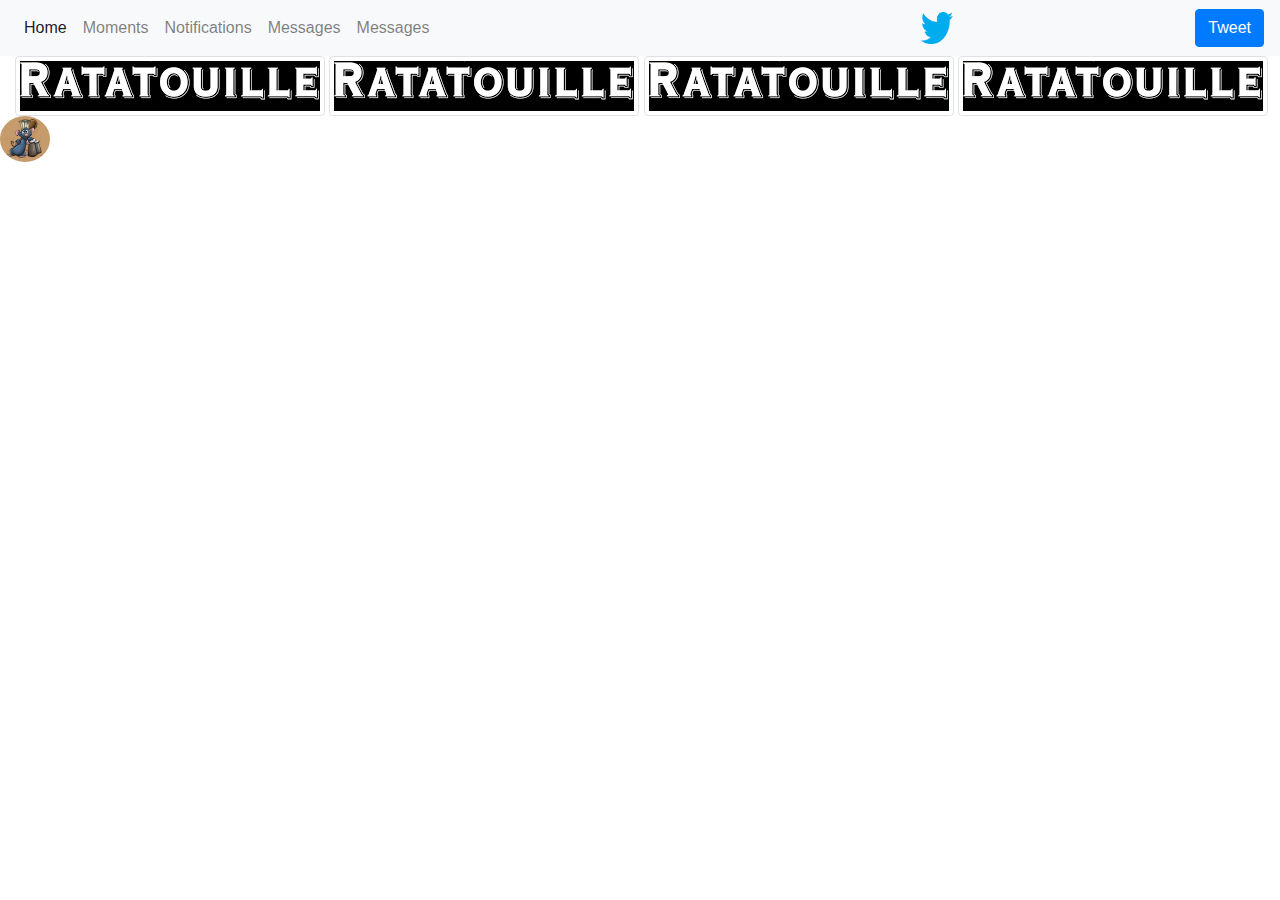
==== lab/index.html @ 9f112c61 "a" ====
<!DOCTYPE html>
<html>
  <head>
    
    <link rel="stylesheet"href="/index.css"/>
    <link rel="stylesheet" href="https://cdn.jsdelivr.net/npm/bootstrap@4.4.1/dist/css/bootstrap.min.css" integrity="sha384-Vkoo8x4CGsO3+Hhxv8T/Q5PaXtkKtu6ug5TOeNV6gBiFeWPGFN9MuhOf23Q9Ifjh" crossorigin="anonymous">
    <title>Lab1 - Twitter Static Page</title>
  </head>
  <body>
    <!-- TODO: Create HTML elements for Twitter mockup inside body -->
    <nav class="navbar navbar-expand-lg navbar-light bg-light">
      <div class="collapse navbar-collapse" id="navbarTogglerDemo02">
        <ul class="navbar-nav mr-auto mt-2 mt-lg-0">
          <li class="nav-item active">
            <a class="nav-link" href="#"
              >Home <span class="sr-only">(current)</span></a
            >
          </li>
          <li class="nav-item"><a class="nav-link" href="#">Moments</a></li>
          <li class="nav-item"><a class="nav-link" href="#">Notifications</a></li>
          <li class="nav-item"><a class="nav-link" href="#">Messages</a></li>
          <li class="nav-item"><a class="nav-link" href="#">Messages</a></li>
          
        </ul>
        
        <div class= "mx-auto text-center">
          <img src="./images/twitter-logo.png" alt="twitter-logo" width="32" height="32">
        </div>
          <button type="button" class="btn btn-primary">
            
            Tweet
          </button>
        
      </div>
    </nav>
    <info>
      
      <picture class="container">
        
        <img src="images/ratatouille-banner.png" class="img-fluid img-thumbnail" alt="...">
        <img src="images/ratatouille-banner.png" class="img-fluid img-thumbnail" alt="...">
        <img src="images/ratatouille-banner.png" class="img-fluid img-thumbnail" alt="...">
        <img src="images/ratatouille-banner.png" class="img-fluid img-thumbnail" alt="...">
      </picture>



    </info>
    <tweets>
      <picture>
        
        <img src="images/ratatouille.jpg" class="rounded-circle" style="width: 50px;" alt="...">
      </picture>

      

    </tweets>
  </body>
</html>
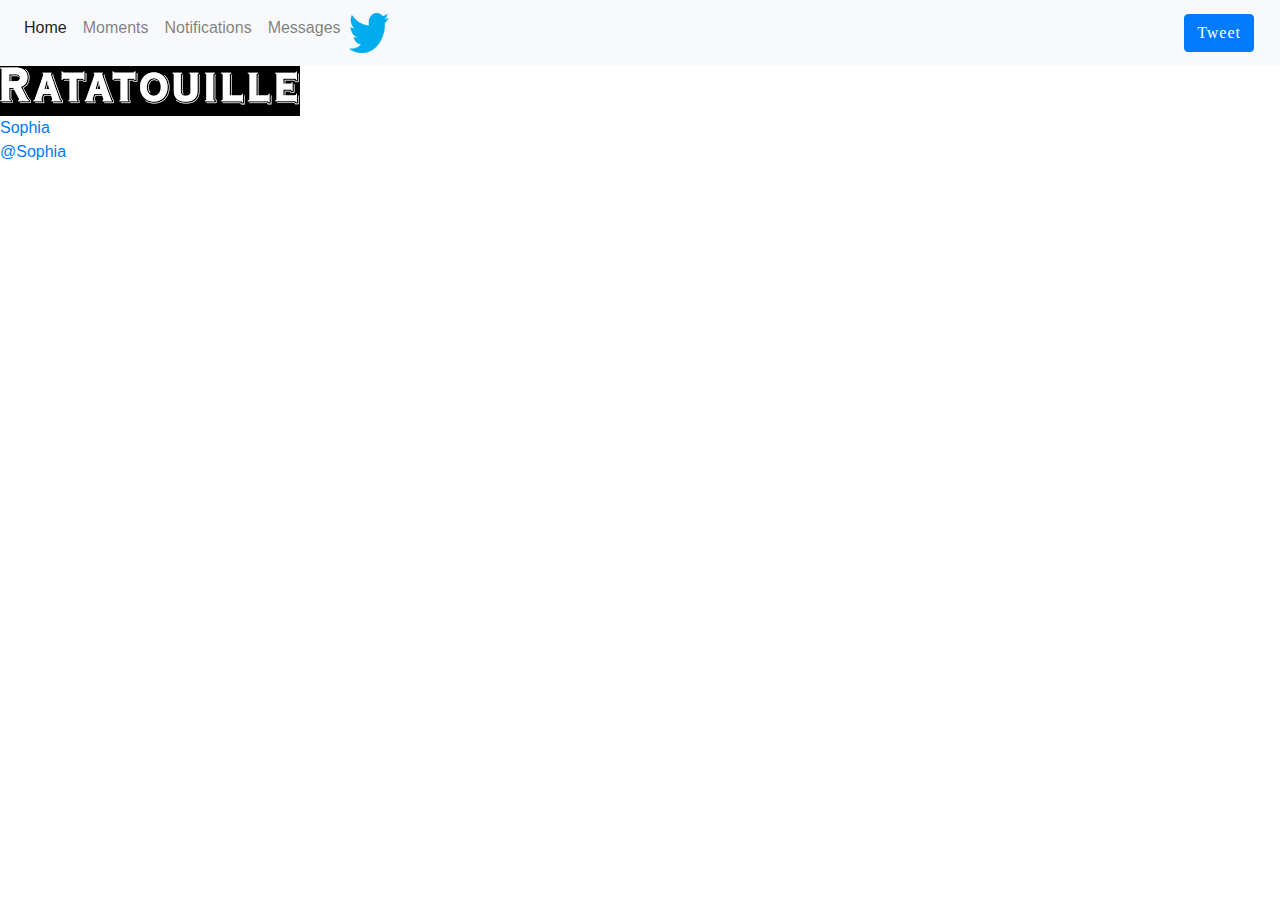
==== commit 5f538534: "Update index.html" ====
--- a/lab/index.html
+++ b/lab/index.html
@@ -1,59 +1,68 @@
 <!DOCTYPE html>
-<html>
-  <head>
-    
-    <link rel="stylesheet"href="/index.css"/>
-    <link rel="stylesheet" href="https://cdn.jsdelivr.net/npm/bootstrap@4.4.1/dist/css/bootstrap.min.css" integrity="sha384-Vkoo8x4CGsO3+Hhxv8T/Q5PaXtkKtu6ug5TOeNV6gBiFeWPGFN9MuhOf23Q9Ifjh" crossorigin="anonymous">
-    <title>Lab1 - Twitter Static Page</title>
-  </head>
-  <body>
-    <!-- TODO: Create HTML elements for Twitter mockup inside body -->
-    <nav class="navbar navbar-expand-lg navbar-light bg-light">
-      <div class="collapse navbar-collapse" id="navbarTogglerDemo02">
-        <ul class="navbar-nav mr-auto mt-2 mt-lg-0">
-          <li class="nav-item active">
-            <a class="nav-link" href="#"
-              >Home <span class="sr-only">(current)</span></a
-            >
-          </li>
-          <li class="nav-item"><a class="nav-link" href="#">Moments</a></li>
-          <li class="nav-item"><a class="nav-link" href="#">Notifications</a></li>
-          <li class="nav-item"><a class="nav-link" href="#">Messages</a></li>
-          <li class="nav-item"><a class="nav-link" href="#">Messages</a></li>
-          
-        </ul>
-        
-        <div class= "mx-auto text-center">
+<html lang="en">
+
+<head>
+
+  <link rel="stylesheet" href="index.css">
+  <link rel="stylesheet" href="https://cdn.jsdelivr.net/npm/bootstrap@4.4.1/dist/css/bootstrap.min.css"
+    integrity="sha384-Vkoo8x4CGsO3+Hhxv8T/Q5PaXtkKtu6ug5TOeNV6gBiFeWPGFN9MuhOf23Q9Ifjh" crossorigin="anonymous">
+  <style type="text/css">
+    .navbar-brand {
+      display: flex;
+      width: 100%;
+      justify-content: center;
+    }
+  </style>
+  <title>Lab1 - Twitter Static Page</title>
+</head>
+
+<body>
+  <!-- TODO: Create HTML elements for Twitter mockup inside body -->
+  <nav class="navbar navbar-expand-lg navbar-light bg-light">
+    <div class="collapse navbar-collapse" id="navbarTogglerDemo02">
+      <ul class="navbar-nav mr-auto mt-2 mt-lg-0">
+        <li class="nav-item active">
+          <a class="nav-link" href="#">Home <span class="sr-only">(current)</span></a>
+        </li>
+        <li class="nav-item"><a class="nav-link" href="#">Moments</a></li>
+        <li class="nav-item"><a class="nav-link" href="#">Notifications</a></li>
+        <li class="nav-item"><a class="nav-link" href="#">Messages</a></li>
+        <a class="navbar-brand" href="#">
+          <img src="./images/twitter-logo.png" alt="twitter logo blue bird" width="40" height="40">
+        </a>
+      </ul>
+      <!-- <div class= "mx-auto  mt-2 mt-lg-0">
           <img src="./images/twitter-logo.png" alt="twitter-logo" width="32" height="32">
-        </div>
-          <button type="button" class="btn btn-primary">
-            
-            Tweet
-          </button>
-        
-      </div>
-    </nav>
-    <info>
-      
-      <picture class="container">
-        
-        <img src="images/ratatouille-banner.png" class="img-fluid img-thumbnail" alt="...">
-        <img src="images/ratatouille-banner.png" class="img-fluid img-thumbnail" alt="...">
-        <img src="images/ratatouille-banner.png" class="img-fluid img-thumbnail" alt="...">
-        <img src="images/ratatouille-banner.png" class="img-fluid img-thumbnail" alt="...">
-      </picture>
+        </div> -->
 
 
 
-    </info>
-    <tweets>
-      <picture>
-        
-        <img src="images/ratatouille.jpg" class="rounded-circle" style="width: 50px;" alt="...">
-      </picture>
 
-      
 
-    </tweets>
-  </body>
+      <button type="button" class="btn btn-primary">
+        Tweet
+      </button>
+    </div>
+  </nav>
+
+  <!-- <h1>hhhhhhh aa ss</h1> -->
+  <div class="wrapper">
+    <a class="profile-bg main-wrapper d-block"></a>
+    <div>
+      <a href="#" id="profile-link">
+        <img src="images/ratatouille-banner.png" id="profile-img">
+      </a>
+      <div id="profile-marg">
+        <div id="profile-name">
+          <a href="#">Sophia</a>
+        </div>
+        <span>
+          <a href="#">@<span>Sophia</span></a>
+        </span>
+      </div>
+
+    </div>
+  </div>
+</body>
+
 </html>
--- a/lab/index.css
+++ b/lab/index.css
@@ -0,0 +1,44 @@
+/* Feel free to edit CSS of body if you'd like. We provide you the light gray background color and font family in the body styling */
+body {
+  font-family: "Helvetica Neue", Helvetica, Arial, sans-serif;
+  margin: 0;
+  background-color: #e85d12;
+  
+}
+h1 {
+  margin-top:80px;
+  font-weight: bold;
+}
+
+p {
+  margin-top: 25px;
+  margin-bottom: 25px;
+}
+.btn {
+  margin-left: 10px;
+  margin-right: 10px;
+}
+.btn-primary {
+  font-family: Raleway-SemiBold;
+  font-size: 13px;
+  color: rgba(58, 133, 191, 0.75);
+  letter-spacing: 1px;
+  line-height: 15px;
+  border: 2px solid rgba(58, 133, 191, 0.75);
+  border-radius: 40px;
+  background: transparent;
+  transition: all 0.3s ease 0s;
+}
+
+.btn-primary:hover {
+  color: #FFF;
+  background: rgba(58, 133, 191, 0.75);
+  border: 2px solid rgba(58, 133, 191, 0.75);
+}
+info.relative {
+  position: relative;
+  max-width: 1190px;
+  margin: 56px auto;
+  
+}
+/* TODO: Create CSS for your Twitter Mockup */
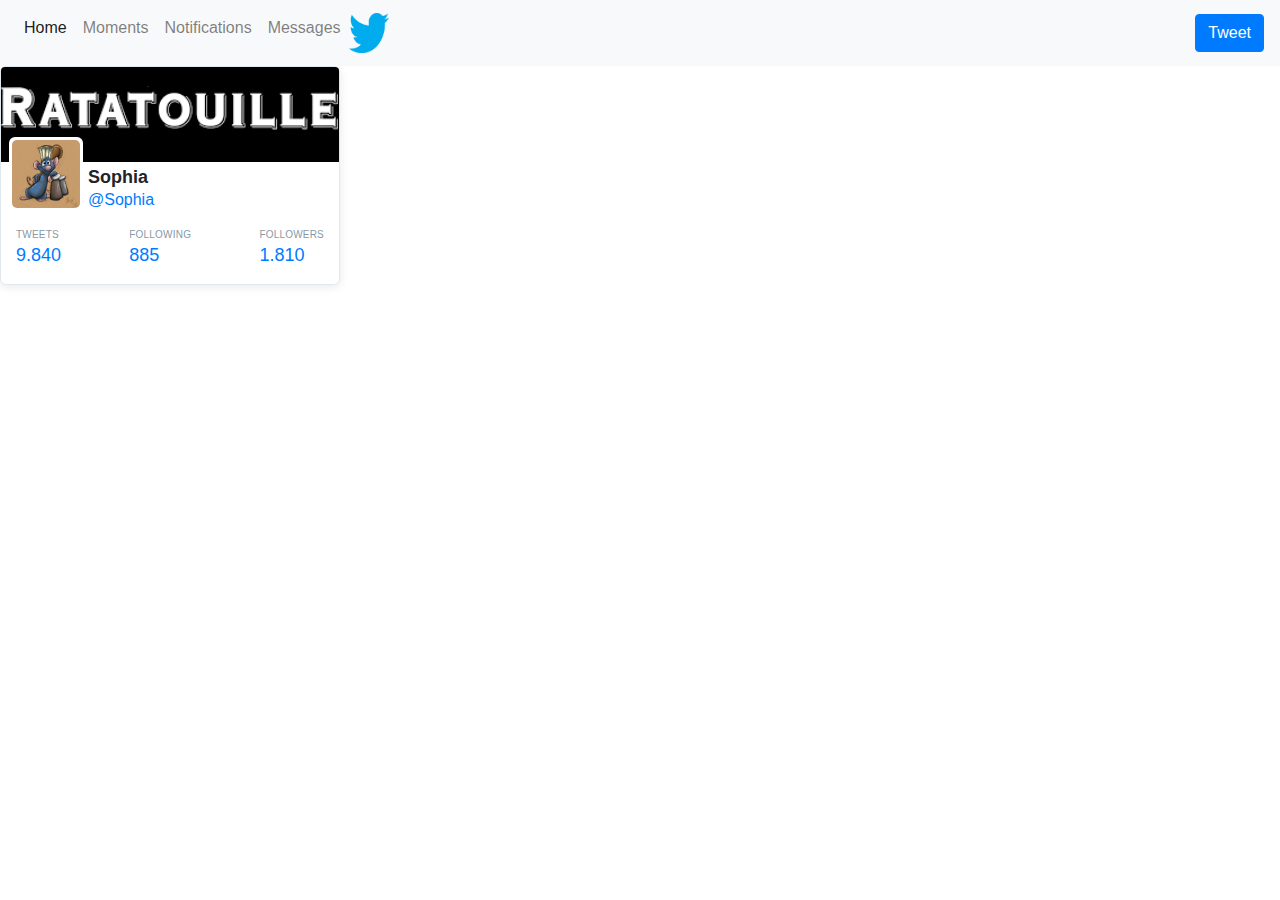
==== commit e75afa4b: "Update index.html" ====
--- a/lab/index.html
+++ b/lab/index.html
@@ -49,20 +49,47 @@
   <div class="wrapper">
     <a class="profile-bg main-wrapper d-block"></a>
     <div>
-      <a href="#" id="profile-link">
-        <img src="images/ratatouille-banner.png" id="profile-img">
-      </a>
-      <div id="profile-marg">
-        <div id="profile-name">
-          <a href="#">Sophia</a>
+        <a href="#" id="profile-link">
+            <img src="images/ratatouille.jpg" id="profile-img">
+        </a>
+        <div id="profile-marg">
+            <div id="profile-name">
+                <a href="#">Sophia</a>
+            </div>
+            <span>
+                <a href="#">@<span>Sophia</span></a>
+            </span>
         </div>
-        <span>
-          <a href="#">@<span>Sophia</span></a>
-        </span>
-      </div>
-
+        <div id="profile-state">
+            <ul id="profile-Arrange">
+              <li id="profile-details">
+                  <a href="#">
+                      <span class="d-block" id="profile-label">Tweets</span>
+                      <span id="profile-number">
+                          9.840
+                      </span>
+                  </a>
+              </li>
+              <li id="profile-details">
+                  <a href="#">
+                      <span class="d-block" id="profile-label">Following</span>
+                      <span id="profile-number">
+                          885
+                      </span>
+                  </a>
+              </li>
+              <li id="profile-details">
+                  <a href="#">
+                      <span class="d-block" id="profile-label">Followers</span>
+                      <span id="profile-number">
+                          1.810
+                      </span>
+                  </a>
+              </li>
+            </ul>
+        </div>
     </div>
-  </div>
+</div>
 </body>
 
 </html>
--- a/lab/index.css
+++ b/lab/index.css
@@ -1,44 +1,92 @@
-/* Feel free to edit CSS of body if you'd like. We provide you the light gray background color and font family in the body styling */
-body {
-  font-family: "Helvetica Neue", Helvetica, Arial, sans-serif;
-  margin: 0;
-  background-color: #e85d12;
-  
+*{
+  margin:0px;
+  padding:0px;
+  box-sizing: border-box;
 }
-h1 {
-  margin-top:80px;
-  font-weight: bold;
+/* body{
+  display: flex;
+  align-items: center;
+  justify-content: center;
+  height: 100vh;
+  background: #dfdfdf;
+} */
+.wrapper{
+  background: #fff none repeat scroll 0 0;
+  border:1px solid #e1e8ed;
+  border-radius: 6px;
+  height:auto;
+  width:100%;
+  max-width:340px;
+  box-shadow: 0px 2px 10px rgba(0,0,0,.09);
+} 
+.main-wrapper {
+  background-color: black;
+  background-image: url("./images/ratatouille-banner.png");
+  background-repeat: no-repeat;
+  background-position: 0 50%;
+  background-size: 100% auto;
+  border-radius: 4px 4px 0px 0px;
+  height:95px;
+  width:100%;
 }
-
-p {
-  margin-top: 25px;
-  margin-bottom: 25px;
+#profile-link{
+  background-color: #fff;
+  border-radius: 6px;
+  display: inline-block;
+  float: left;
+  margin:-30px 5px 0px 8px;
+  max-width:100%;
+  padding:1px;
+  vertical-align: bottom;
 }
-.btn {
-  margin-left: 10px;
-  margin-right: 10px;
+#profile-img{
+  border:2px solid #fff;
+  border-radius: 7px;
+  color:#fff;
+  height:72px;
+  width:72px;
 }
-.btn-primary {
-  font-family: Raleway-SemiBold;
-  font-size: 13px;
-  color: rgba(58, 133, 191, 0.75);
-  letter-spacing: 1px;
-  line-height: 15px;
-  border: 2px solid rgba(58, 133, 191, 0.75);
-  border-radius: 40px;
-  background: transparent;
-  transition: all 0.3s ease 0s;
+#profile-marg{
+  margin:5px 0px 0px;
 }
-
-.btn-primary:hover {
-  color: #FFF;
-  background: rgba(58, 133, 191, 0.75);
-  border: 2px solid rgba(58, 133, 191, 0.75);
+#profile-name{
+  font-size:18px;
+  font-weight: 700;
+  line-height: 21px;
 }
-info.relative {
-  position: relative;
-  max-width: 1190px;
-  margin: 56px auto;
-  
+#profile-name a{
+  color:inherit;
 }
-/* TODO: Create CSS for your Twitter Mockup */
+#profile-state{
+  padding:15px;
+}
+#profile-Arrange{
+  display: flex;
+  align-items: center;
+  justify-content: space-between;
+  margin:0;
+  min-width:100%;
+  padding:0px;
+}
+ul#profile-Arrange{
+  list-style: none;
+  margin:0;
+  padding:0;
+}
+#profile-details a:hover{
+  text-decoration: none;
+}
+#profile-number{
+  display: block;
+  font-size: 18px;
+  font-weight: 500;
+  transition: color 0.15s ease-in-out 0s;
+}
+#profile-label{
+  color:#8899a6;
+  font-size:10px;
+  letter-spacing: 0.02em;
+  overflow: hidden;
+  text-transform: uppercase;
+  transition: color 0.15s ease-in-out 0s;
+}
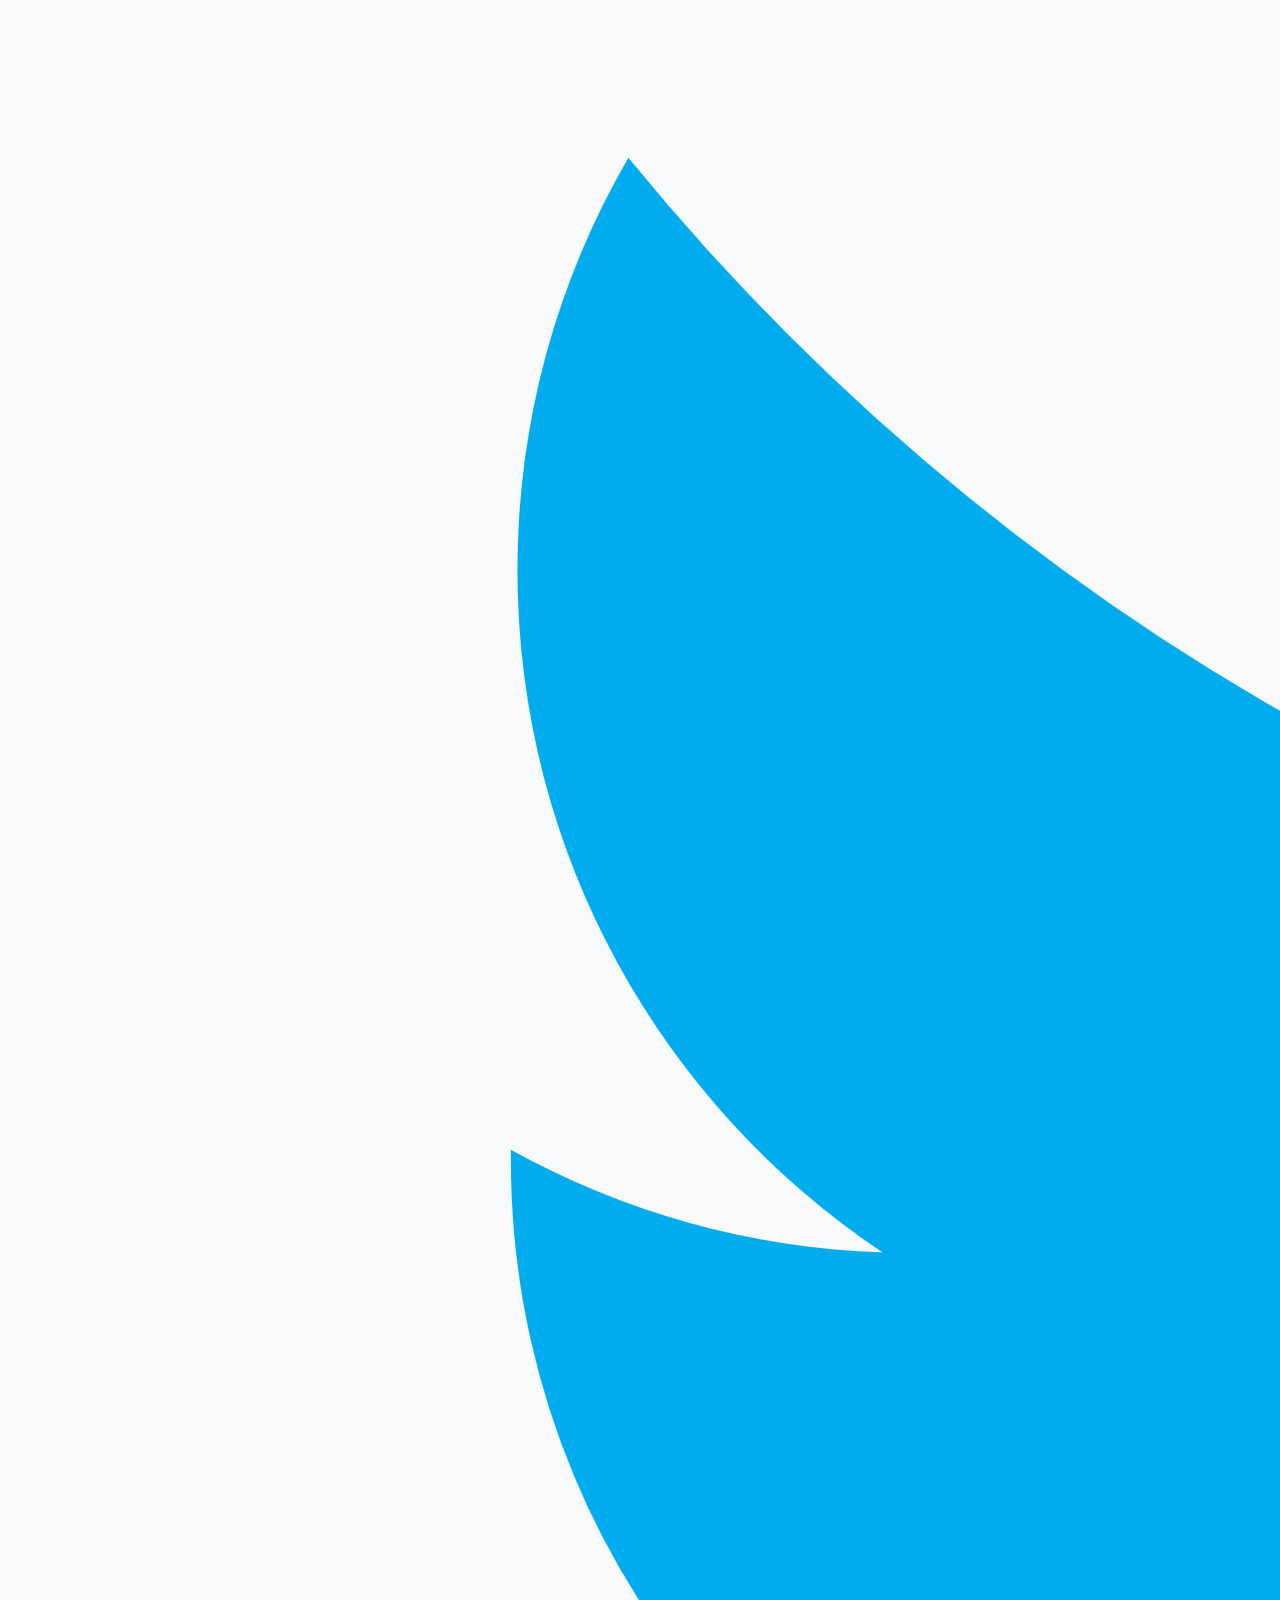
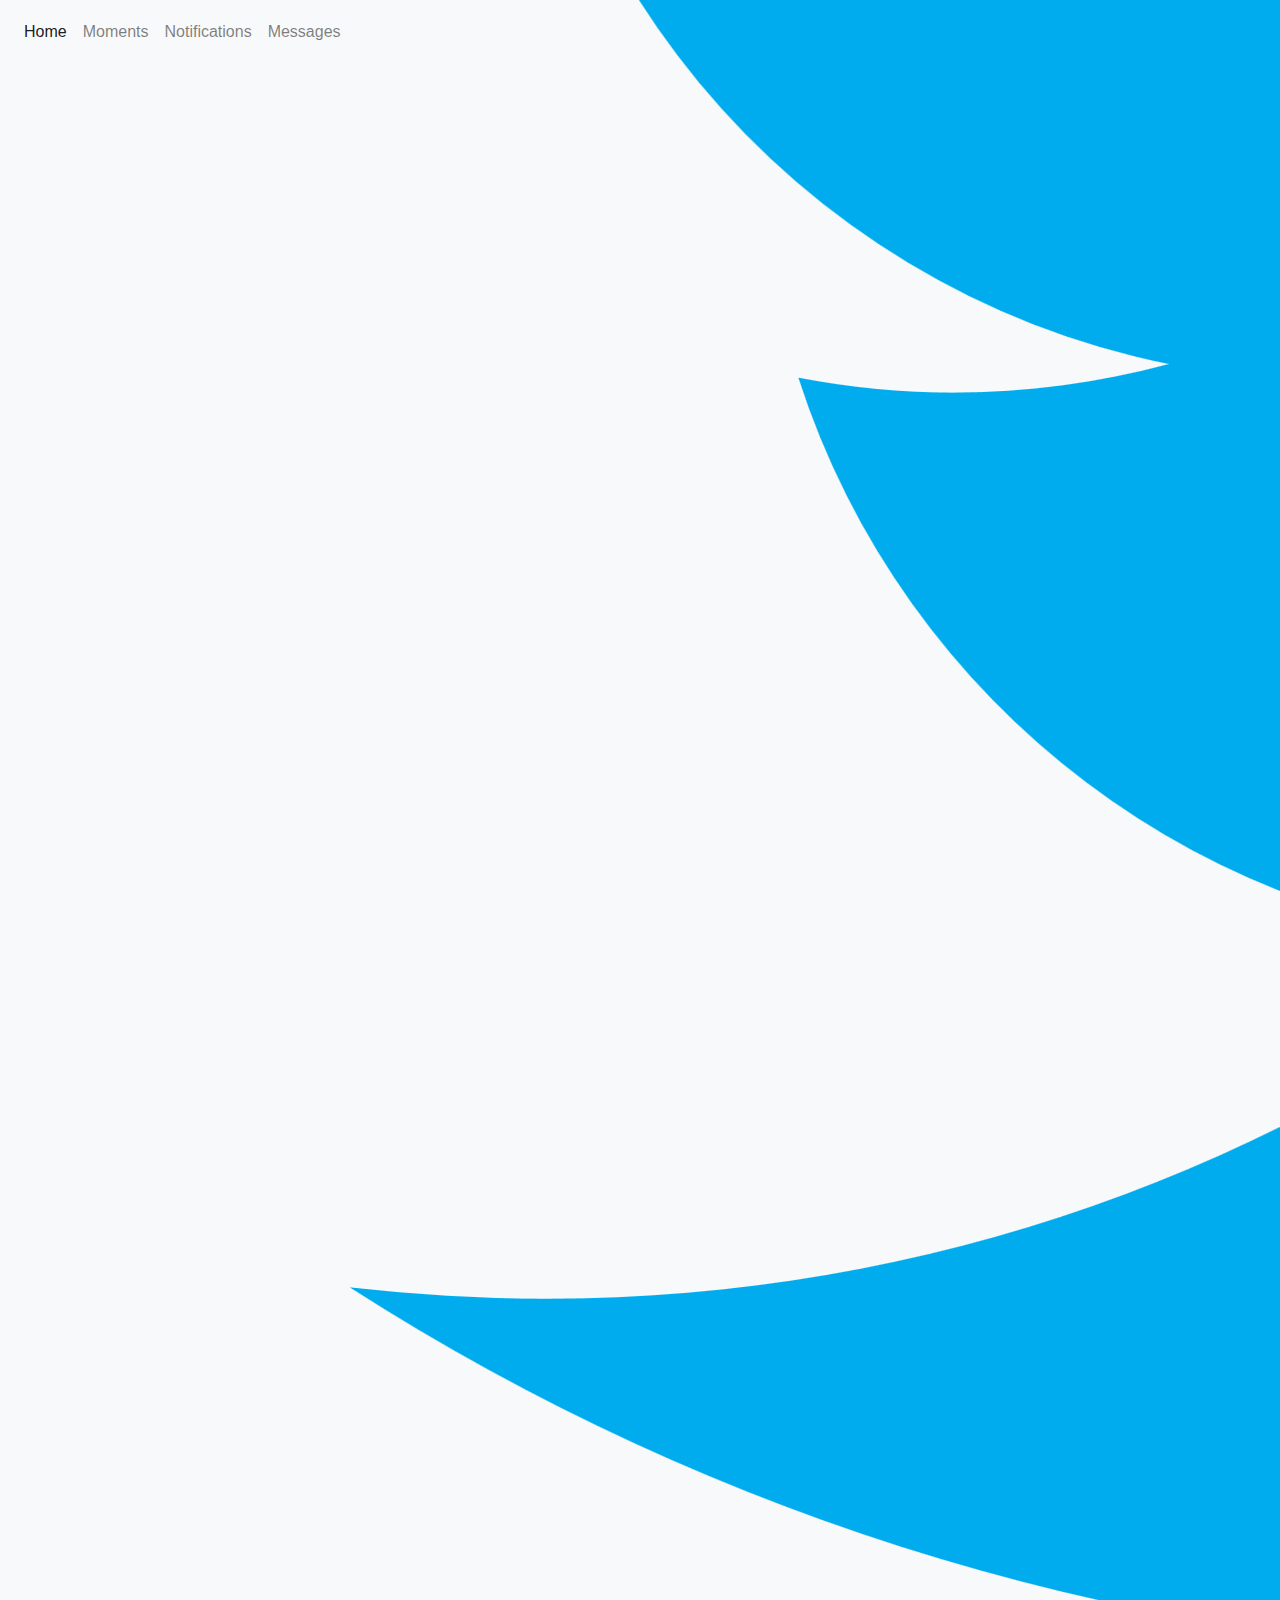
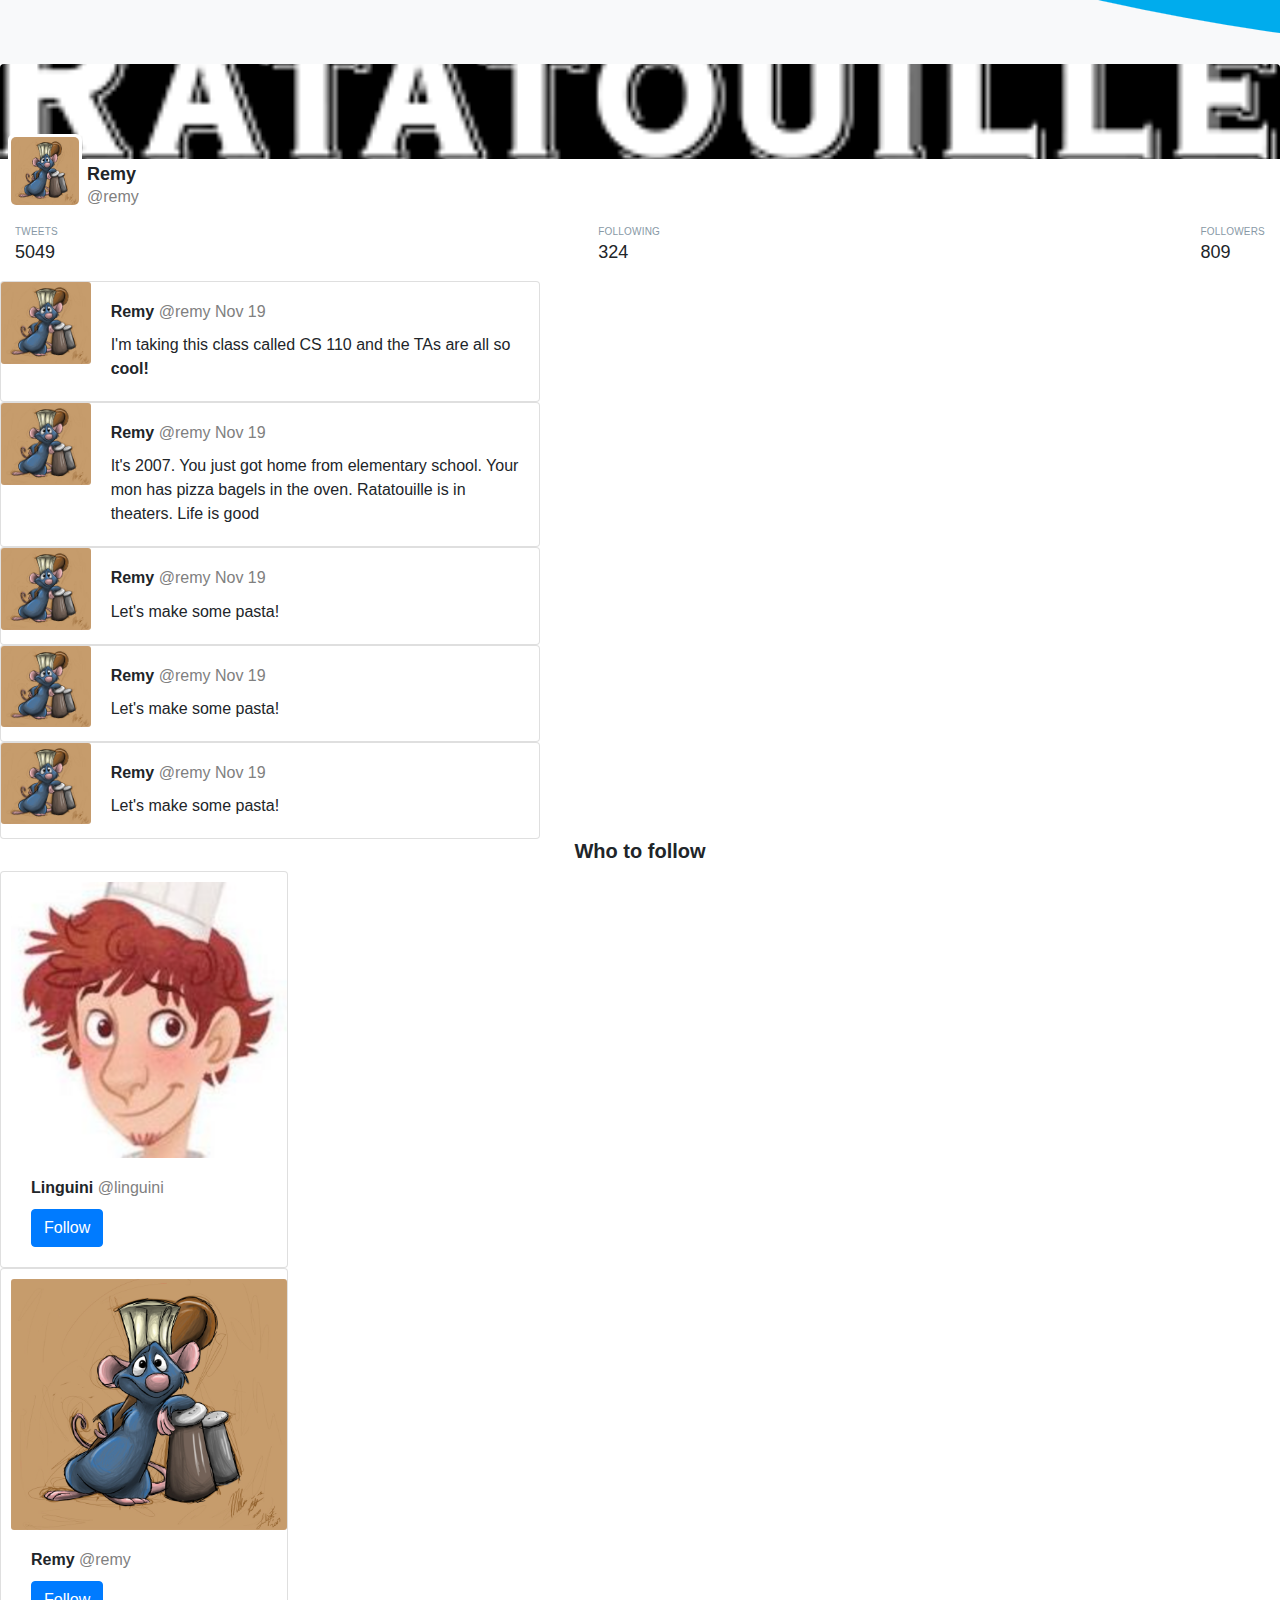
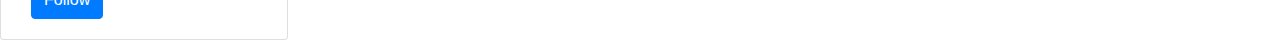
==== commit 4d578b46: "Update index.html" ====
--- a/lab/index.html
+++ b/lab/index.html
@@ -1,95 +1,252 @@
 <!DOCTYPE html>
 <html lang="en">
-
-<head>
-
-  <link rel="stylesheet" href="index.css">
-  <link rel="stylesheet" href="https://cdn.jsdelivr.net/npm/bootstrap@4.4.1/dist/css/bootstrap.min.css"
-    integrity="sha384-Vkoo8x4CGsO3+Hhxv8T/Q5PaXtkKtu6ug5TOeNV6gBiFeWPGFN9MuhOf23Q9Ifjh" crossorigin="anonymous">
-  <style type="text/css">
-    .navbar-brand {
-      display: flex;
-      width: 100%;
-      justify-content: center;
-    }
-  </style>
-  <title>Lab1 - Twitter Static Page</title>
-</head>
-
-<body>
-  <!-- TODO: Create HTML elements for Twitter mockup inside body -->
-  <nav class="navbar navbar-expand-lg navbar-light bg-light">
-    <div class="collapse navbar-collapse" id="navbarTogglerDemo02">
-      <ul class="navbar-nav mr-auto mt-2 mt-lg-0">
-        <li class="nav-item active">
-          <a class="nav-link" href="#">Home <span class="sr-only">(current)</span></a>
-        </li>
-        <li class="nav-item"><a class="nav-link" href="#">Moments</a></li>
-        <li class="nav-item"><a class="nav-link" href="#">Notifications</a></li>
-        <li class="nav-item"><a class="nav-link" href="#">Messages</a></li>
-        <a class="navbar-brand" href="#">
-          <img src="./images/twitter-logo.png" alt="twitter logo blue bird" width="40" height="40">
-        </a>
-      </ul>
-      <!-- <div class= "mx-auto  mt-2 mt-lg-0">
-          <img src="./images/twitter-logo.png" alt="twitter-logo" width="32" height="32">
-        </div> -->
-
-
-
-
-
-      <button type="button" class="btn btn-primary">
-        Tweet
-      </button>
+  <head>
+    <link
+      rel="stylesheet"
+      href="https://cdn.jsdelivr.net/npm/bootstrap@4.4.1/dist/css/bootstrap.min.css"
+      integrity="sha384-Vkoo8x4CGsO3+Hhxv8T/Q5PaXtkKtu6ug5TOeNV6gBiFeWPGFN9MuhOf23Q9Ifjh"
+      crossorigin="anonymous"
+    />
+    <link rel="stylesheet" href="index.css" />
+    <style type="text/css">
+      .navbar-brand {
+        display: flex;
+        width: 100%;
+        justify-content: center;
+      }
+    </style>
+    <title>Lab1 - Twitter Static Page</title>
+  </head>
+
+  <body>
+    <!-- TODO: Create HTML elements for Twitter mockup inside body -->
+    <nav class="navbar navbar-expand navbar-light bg-light">
+      <div class="collapse navbar-collapse">
+        <ul class="navbar-nav">
+          <li class="nav-item active">
+            <a class="nav-link" href="#"
+              >Home <span class="sr-only">(current)</span></a
+            >
+          </li>
+          <li class="nav-item"><a class="nav-link" href="#">Moments</a></li>
+          <li class="nav-item">
+            <a class="nav-link" href="#">Notifications</a>
+          </li>
+          <li class="nav-item"><a class="nav-link" href="#">Messages</a></li>
+        </ul>
+      </div>
+
+      <img
+        id="nav-icon"
+        src="./images/twitter-logo.png"
+        alt="twitter logo blue bird"
+      />
+
+      <button type="button" class="btn btn-primary button">Tweet</button>
+    </nav>
+
+    <!-- <h1>hhhhhhh aa ss</h1> -->
+    <div class="content-wrapper">
+      <div class="left-wrapper">
+        <a class="profile-bg main-wrapper d-block"></a>
+        <div>
+          <a href="#" id="profile-link">
+            <img
+              src="images/ratatouille.jpg"
+              id="profile-img"
+              alt="profile image"
+            />
+          </a>
+          <div id="profile-marg">
+            <div id="profile-name">
+              <a href="#">Remy</a>
+            </div>
+            <span>
+              <a><span style="color: gray">@remy</span></a>
+            </span>
+          </div>
+          <div id="profile-state">
+            <ul id="profile-Arrange">
+              <a>
+                <span class="d-block" id="profile-label">Tweets</span>
+                <span id="profile-number"> 5049 </span>
+              </a>
+
+              <a>
+                <span class="d-block" id="profile-label">Following</span>
+                <span id="profile-number"> 324 </span>
+              </a>
+
+              <a>
+                <span class="d-block" id="profile-label">Followers</span>
+                <span id="profile-number"> 809 </span>
+              </a>
+            </ul>
+          </div>
+        </div>
+      </div>
+
+      <div class="center-wrapper">
+        <div class="card" style="max-width: 540px">
+          <div class="row no-gutters">
+            <div class="col-md-2">
+              <img
+                src="images/ratatouille.jpg"
+                class="card-img"
+                id="message-img"
+                alt="profile image"
+              />
+            </div>
+            <div class="col-md">
+              <div class="card-body">
+                <h6 class="card-title">
+                  <b>Remy</b><span style="color: gray"> @remy Nov 19</span>
+                </h6>
+                <p class="card-text">
+                  I'm taking this class called CS 110 and the TAs are all so
+                  <b>cool!</b>
+                </p>
+                <!-- <p class="card-text"><small class="text-muted">Last updated 3 mins ago</small></p> -->
+              </div>
+            </div>
+          </div>
+        </div>
+        <div class="card" style="max-width: 540px">
+          <div class="row no-gutters">
+            <div class="col-md-2">
+              <img
+                src="images/ratatouille.jpg"
+                class="card-img"
+                id="message-img"
+                alt="profile image"
+              />
+            </div>
+            <div class="col-md">
+              <div class="card-body">
+                <h6 class="card-title">
+                  <b>Remy</b><span style="color: gray"> @remy Nov 19</span>
+                </h6>
+                <p class="card-text">
+                  It's 2007. You just got home from elementary school. Your mon
+                  has pizza bagels in the oven. Ratatouille is in theaters. Life
+                  is good
+                </p>
+                <!-- <p class="card-text"><small class="text-muted">Last updated 3 mins ago</small></p> -->
+              </div>
+            </div>
+          </div>
+        </div>
+        <div class="card" style="max-width: 540px">
+          <div class="row no-gutters">
+            <div class="col-md-2">
+              <img
+                src="images/ratatouille.jpg"
+                class="card-img"
+                id="message-img"
+                alt="profile image"
+              />
+            </div>
+            <div class="col-md">
+              <div class="card-body">
+                <h6 class="card-title">
+                  <b>Remy</b><span style="color: gray"> @remy Nov 19</span>
+                </h6>
+                <p class="card-text">Let's make some pasta!</p>
+                <!-- <p class="card-text"><small class="text-muted">Last updated 3 mins ago</small></p> -->
+              </div>
+            </div>
+          </div>
+        </div>
+        <div class="card" style="max-width: 540px">
+          <div class="row no-gutters">
+            <div class="col-md-2">
+              <img
+                src="images/ratatouille.jpg"
+                class="card-img"
+                id="message-img"
+                alt="profile image"
+              />
+            </div>
+            <div class="col-md">
+              <div class="card-body">
+                <h6 class="card-title">
+                  <b>Remy</b><span style="color: gray"> @remy Nov 19</span>
+                </h6>
+                <p class="card-text">Let's make some pasta!</p>
+                <!-- <p class="card-text"><small class="text-muted">Last updated 3 mins ago</small></p> -->
+              </div>
+            </div>
+          </div>
+        </div>
+        <div class="card" style="max-width: 540px">
+          <div class="row no-gutters">
+            <div class="col-md-2">
+              <img
+                src="images/ratatouille.jpg"
+                class="card-img"
+                id="message-img"
+                alt="profile image"
+              />
+            </div>
+            <div class="col-md">
+              <div class="card-body">
+                <h6 class="card-title">
+                  <b>Remy</b><span style="color: gray"> @remy Nov 19</span>
+                </h6>
+                <p class="card-text">Let's make some pasta!</p>
+                <!-- <p class="card-text"><small class="text-muted">Last updated 3 mins ago</small></p> -->
+              </div>
+            </div>
+          </div>
+        </div>
+      </div>
+      <div class="right-wrapper">
+        <h5 style="text-align: center"><b>Who to follow</b></h5>
+        <div
+          class="card"
+          style="width: 18rem; padding-left: 10px; padding-top: 10px"
+        >
+          <div class="row no-gutters">
+            <img
+              src="images/linguini.png"
+              class="card-img"
+              id="message-img"
+              alt="profile image"
+            />
+            <div class="card-body">
+              <h6 class="card-title">
+                <b>Linguini</b><span style="color: gray"> @linguini</span>
+              </h6>
+
+              <button type="button" class="btn btn-primary follow-button">
+                Follow
+              </button>
+            </div>
+          </div>
+        </div>
+        <div
+          class="card"
+          style="width: 18rem; padding-left: 10px; padding-top: 10px"
+        >
+          <div class="row no-gutters">
+            <img
+              src="images/ratatouille.jpg"
+              class="card-img"
+              id="message-img"
+              alt="profile image"
+            />
+            <div class="card-body">
+              <h6 class="card-title">
+                <b>Remy</b><span style="color: gray"> @remy</span>
+              </h6>
+
+              <button type="button" class="btn btn-primary follow-button">
+                Follow
+              </button>
+            </div>
+          </div>
+        </div>
+      </div>
     </div>
-  </nav>
-
-  <!-- <h1>hhhhhhh aa ss</h1> -->
-  <div class="wrapper">
-    <a class="profile-bg main-wrapper d-block"></a>
-    <div>
-        <a href="#" id="profile-link">
-            <img src="images/ratatouille.jpg" id="profile-img">
-        </a>
-        <div id="profile-marg">
-            <div id="profile-name">
-                <a href="#">Sophia</a>
-            </div>
-            <span>
-                <a href="#">@<span>Sophia</span></a>
-            </span>
-        </div>
-        <div id="profile-state">
-            <ul id="profile-Arrange">
-              <li id="profile-details">
-                  <a href="#">
-                      <span class="d-block" id="profile-label">Tweets</span>
-                      <span id="profile-number">
-                          9.840
-                      </span>
-                  </a>
-              </li>
-              <li id="profile-details">
-                  <a href="#">
-                      <span class="d-block" id="profile-label">Following</span>
-                      <span id="profile-number">
-                          885
-                      </span>
-                  </a>
-              </li>
-              <li id="profile-details">
-                  <a href="#">
-                      <span class="d-block" id="profile-label">Followers</span>
-                      <span id="profile-number">
-                          1.810
-                      </span>
-                  </a>
-              </li>
-            </ul>
-        </div>
-    </div>
-</div>
-</body>
-
+  </body>
 </html>
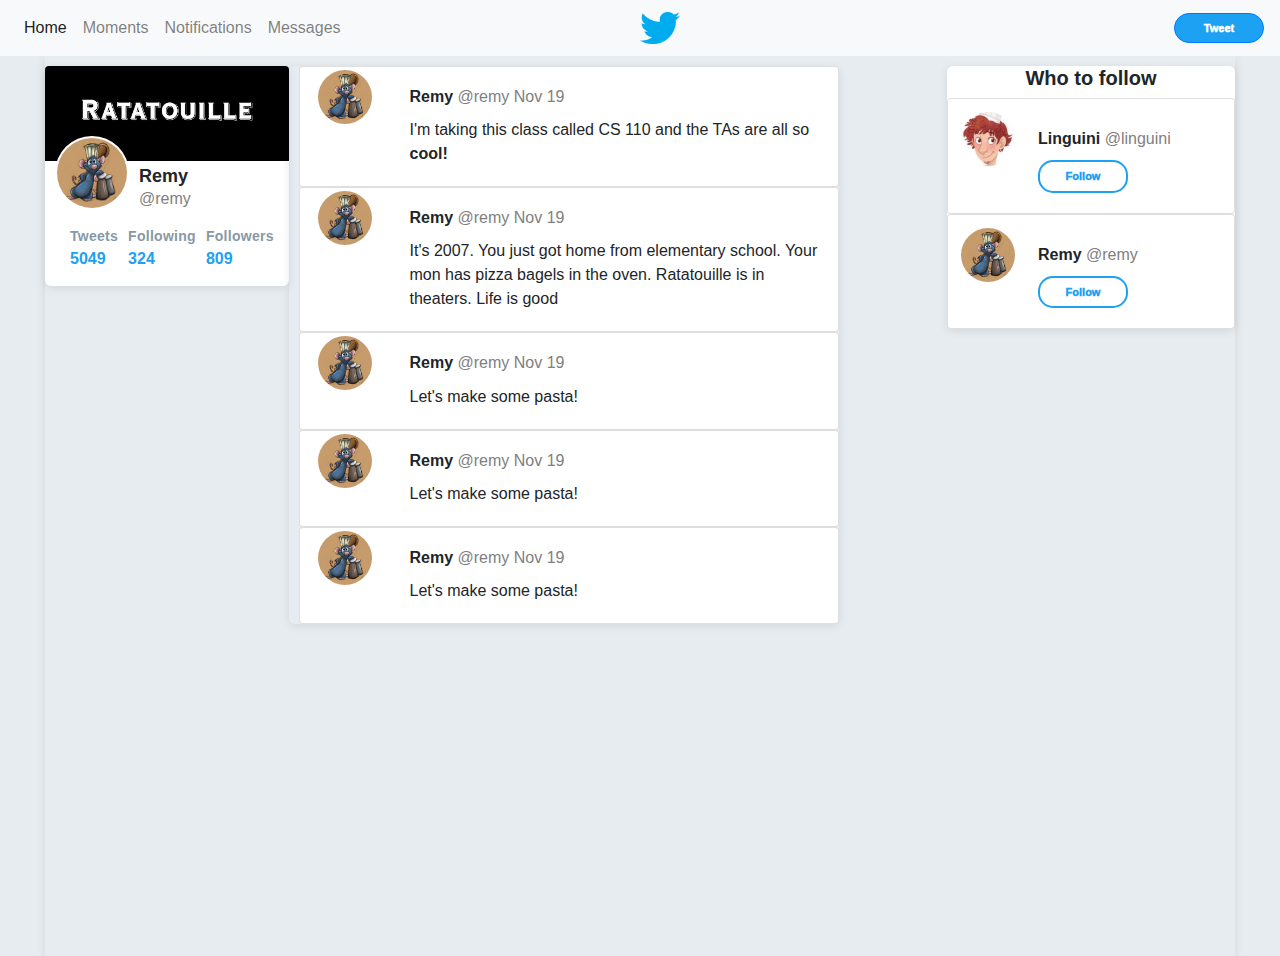
==== commit fe97e3f5: "Update index.html" ====
--- a/lab/index.html
+++ b/lab/index.html
@@ -20,13 +20,11 @@
 
   <body>
     <!-- TODO: Create HTML elements for Twitter mockup inside body -->
-    <nav class="navbar navbar-expand navbar-light bg-light">
+    <nav class="navbar fixed-top navbar-expand navbar-light bg-light">
       <div class="collapse navbar-collapse">
         <ul class="navbar-nav">
           <li class="nav-item active">
-            <a class="nav-link" href="#"
-              >Home <span class="sr-only">(current)</span></a
-            >
+            <a class="nav-link" href="#">Home</a>
           </li>
           <li class="nav-item"><a class="nav-link" href="#">Moments</a></li>
           <li class="nav-item">
--- a/lab/index.css
+++ b/lab/index.css
@@ -1,92 +1,206 @@
-*{
-  margin:0px;
-  padding:0px;
+* {
+  /* margin:56px auto; */
+  margin: 0px;
+  padding: 0px;
+  /* max-width: 1190px; */
   box-sizing: border-box;
 }
-/* body{
-  display: flex;
-  align-items: center;
-  justify-content: center;
-  height: 100vh;
-  background: #dfdfdf;
-} */
-.wrapper{
-  background: #fff none repeat scroll 0 0;
-  border:1px solid #e1e8ed;
+body,
+html {
+  height: 100%;
+}
+body {
+  font-family: "Helvetica Neue", Helvetica, Arial, sans-serif;
+  margin: 0;
+  background-color: #e6ecf0;
+}
+.content-wrapper {
+  /* background: #fff none repeat scroll 0 0; */
+  /* border-radius: 6px; */
+  height: 100%;
+  /* width:100%;
+  max-width:340px; */
+  padding-top: 10px;
+  max-width: 1190px;
+  margin: 56px auto;
+  /* max-width: 1190px;  */
+  /* margin:56px auto; */
+  box-shadow: 0px 2px 10px rgba(0, 0, 0, 0.09);
+  /* display:inline-block; */
+}
+
+.navbar-nav > li {
+  float: left;
+  position: relative;
+}
+.navbar-light .navbar-nav .nav-item .nav-link:hover {
+  color: #1da1f2;
+}
+.navbar-light .navbar-nav .nav-item:hover::after {
+  border-bottom: 5px solid #1da1f2;
+  bottom: -10px;
+  content: " ";
+  left: 0;
+  position: absolute;
+  right: 0;
+}
+
+.navbar .navbar-nav .nav-item:hover::after {
+  width: 100%;
+}
+.left-wrapper {
+  background-color: #fff;
+  /* background: #fff none repeat scroll 0 0; */
+  /* border:1px solid #e1e8ed; */
+  float: left;
   border-radius: 6px;
-  height:auto;
-  width:100%;
-  max-width:340px;
-  box-shadow: 0px 2px 10px rgba(0,0,0,.09);
-} 
+  height: auto;
+  width: auto;
+  max-width: auto;
+  /* max-width: 1190px;  */
+  /* margin:56px auto; */
+  box-shadow: 0px 2px 10px rgba(0, 0, 0, 0.09);
+}
+.right-wrapper {
+  /* background: #fff none repeat scroll 0 0; */
+  /* border:1px solid #e1e8ed; */
+  background-color: #fff;
+  float: right;
+  border-radius: 6px;
+  height: auto;
+  width: auto;
+  max-width: auto;
+  /* max-width: 1190px;  */
+  /* margin:56px auto; */
+  box-shadow: 0px 2px 10px rgba(0, 0, 0, 0.09);
+}
+.center-wrapper {
+  /* background: #fff none repeat scroll 0 0; */
+  /* border:1px solid #e1e8ed; */
+  float: left;
+  border-radius: 6px;
+  height: auto;
+  width: auto;
+  max-width: auto;
+  padding-left: 10px;
+  /* margin: 20px; */
+  /* float:right; */
+  /* max-width: 1190px;  */
+  /* margin:56px auto; */
+  box-shadow: 0px 2px 10px rgba(0, 0, 0, 0.09);
+}
 .main-wrapper {
   background-color: black;
   background-image: url("./images/ratatouille-banner.png");
   background-repeat: no-repeat;
-  background-position: 0 50%;
-  background-size: 100% auto;
+  background-position: center;
+  background-size: 70% auto;
   border-radius: 4px 4px 0px 0px;
-  height:95px;
-  width:100%;
-}
-#profile-link{
+  height: 95px;
+  width: 100%;
+}
+#profile-link {
   background-color: #fff;
-  border-radius: 6px;
+  border-radius: 50%;
   display: inline-block;
   float: left;
-  margin:-30px 5px 0px 8px;
-  max-width:100%;
-  padding:1px;
+  margin: -30px 10px 0px 10px;
+  max-width: 100%;
+  padding: 1px;
   vertical-align: bottom;
 }
-#profile-img{
-  border:2px solid #fff;
-  border-radius: 7px;
-  color:#fff;
-  height:72px;
-  width:72px;
-}
-#profile-marg{
-  margin:5px 0px 0px;
-}
-#profile-name{
-  font-size:18px;
+#profile-img {
+  border: 1px solid #fff;
+  border-radius: 50%;
+  color: #fff;
+  height: 72px;
+  width: 72px;
+}
+#message-img {
+  border: 3px solid #fff;
+  border-radius: 50%;
+  color: #fff;
+  height: 60px;
+  width: 60px;
+}
+#profile-marg {
+  margin: 5px 0px 0px;
+}
+#profile-name {
+  font-size: 18px;
   font-weight: 700;
   line-height: 21px;
 }
-#profile-name a{
-  color:inherit;
-}
-#profile-state{
-  padding:15px;
-}
-#profile-Arrange{
+#profile-name a {
+  color: inherit;
+}
+#profile-state {
+  padding: 15px;
+}
+#profile-Arrange {
   display: flex;
   align-items: center;
   justify-content: space-between;
-  margin:0;
-  min-width:100%;
-  padding:0px;
-}
-ul#profile-Arrange{
-  list-style: none;
-  margin:0;
-  padding:0;
-}
-#profile-details a:hover{
+  margin: 0;
+  min-width: 100%;
+  padding: 0px;
+}
+@media screen and (max-width: 1100px) {
+  div.right-wrapper {
+    display: none;
+  }
+}
+img {
+  width: 40px;
+  display: block;
+  margin-left: auto;
+  margin-right: auto;
+}
+.button {
+  background-color: #1da1f2;
+  font-size: 11px;
+  font-weight: 1000;
+  border-radius: 15px;
+  width: 90px;
+}
+.follow-button {
+  border: 2px solid #1da1f2;
+  background-color: white;
+  font-size: 11px;
+  color: #1da1f2;
+  font-weight: 1000;
+  border-radius: 15px;
+  width: 90px;
+}
+#profile-details a:hover {
   text-decoration: none;
 }
-#profile-number{
+#nav-icon {
+  position: absolute;
+  left: 50%;
+  width: 40px;
+  opacity: 99;
+  z-index: 99;
+}
+#profile-number {
   display: block;
-  font-size: 18px;
-  font-weight: 500;
-  transition: color 0.15s ease-in-out 0s;
-}
-#profile-label{
-  color:#8899a6;
-  font-size:10px;
+  font-size: 16px;
+  font-weight: 600;
+  color: #1da1f2;
+  padding-left: 10px;
+  /* transition: color 0.15s ease-in-out 0s; */
+}
+#profile-label {
+  color: #8899a6;
+  padding-left: 10px;
+  font-size: 14px;
+  font-weight: bold;
   letter-spacing: 0.02em;
   overflow: hidden;
-  text-transform: uppercase;
-  transition: color 0.15s ease-in-out 0s;
-}
+}
+.row {
+  width: 100%;
+  display: flex;
+  flex-direction: row;
+  justify-content: center;
+}
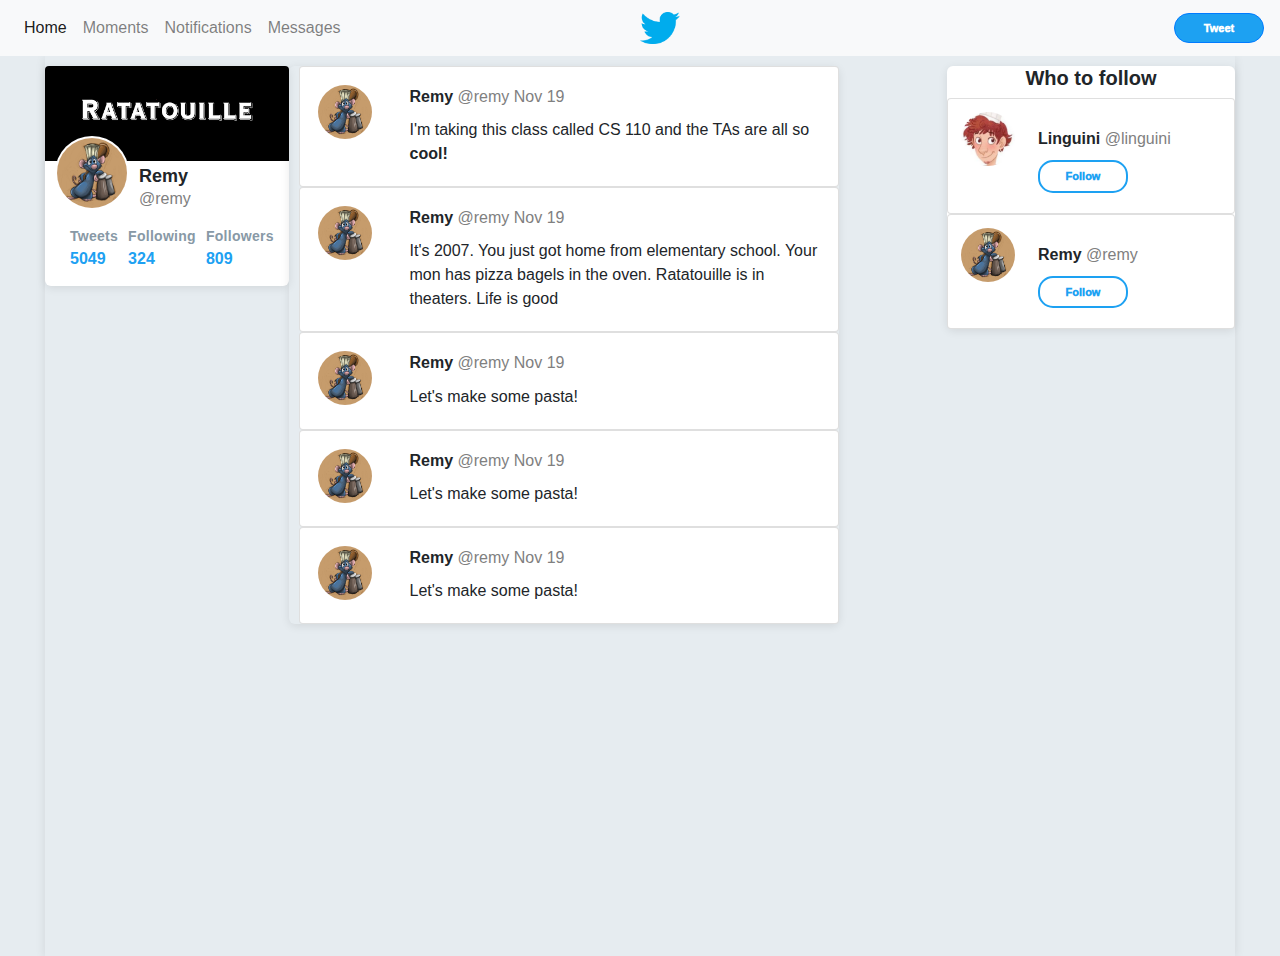
==== commit f8d2fb53: "Update index.html" ====
--- a/lab/index.html
+++ b/lab/index.html
@@ -87,7 +87,7 @@
       <div class="center-wrapper">
         <div class="card" style="max-width: 540px">
           <div class="row no-gutters">
-            <div class="col-md-2">
+            <div class="col-md-2" style="padding-top: 15px">
               <img
                 src="images/ratatouille.jpg"
                 class="card-img"
@@ -111,7 +111,7 @@
         </div>
         <div class="card" style="max-width: 540px">
           <div class="row no-gutters">
-            <div class="col-md-2">
+            <div class="col-md-2" style="padding-top: 15px">
               <img
                 src="images/ratatouille.jpg"
                 class="card-img"
@@ -136,7 +136,7 @@
         </div>
         <div class="card" style="max-width: 540px">
           <div class="row no-gutters">
-            <div class="col-md-2">
+            <div class="col-md-2" style="padding-top: 15px">
               <img
                 src="images/ratatouille.jpg"
                 class="card-img"
@@ -157,7 +157,7 @@
         </div>
         <div class="card" style="max-width: 540px">
           <div class="row no-gutters">
-            <div class="col-md-2">
+            <div class="col-md-2" style="padding-top: 15px">
               <img
                 src="images/ratatouille.jpg"
                 class="card-img"
@@ -178,7 +178,7 @@
         </div>
         <div class="card" style="max-width: 540px">
           <div class="row no-gutters">
-            <div class="col-md-2">
+            <div class="col-md-2" style="padding-top: 15px">
               <img
                 src="images/ratatouille.jpg"
                 class="card-img"
